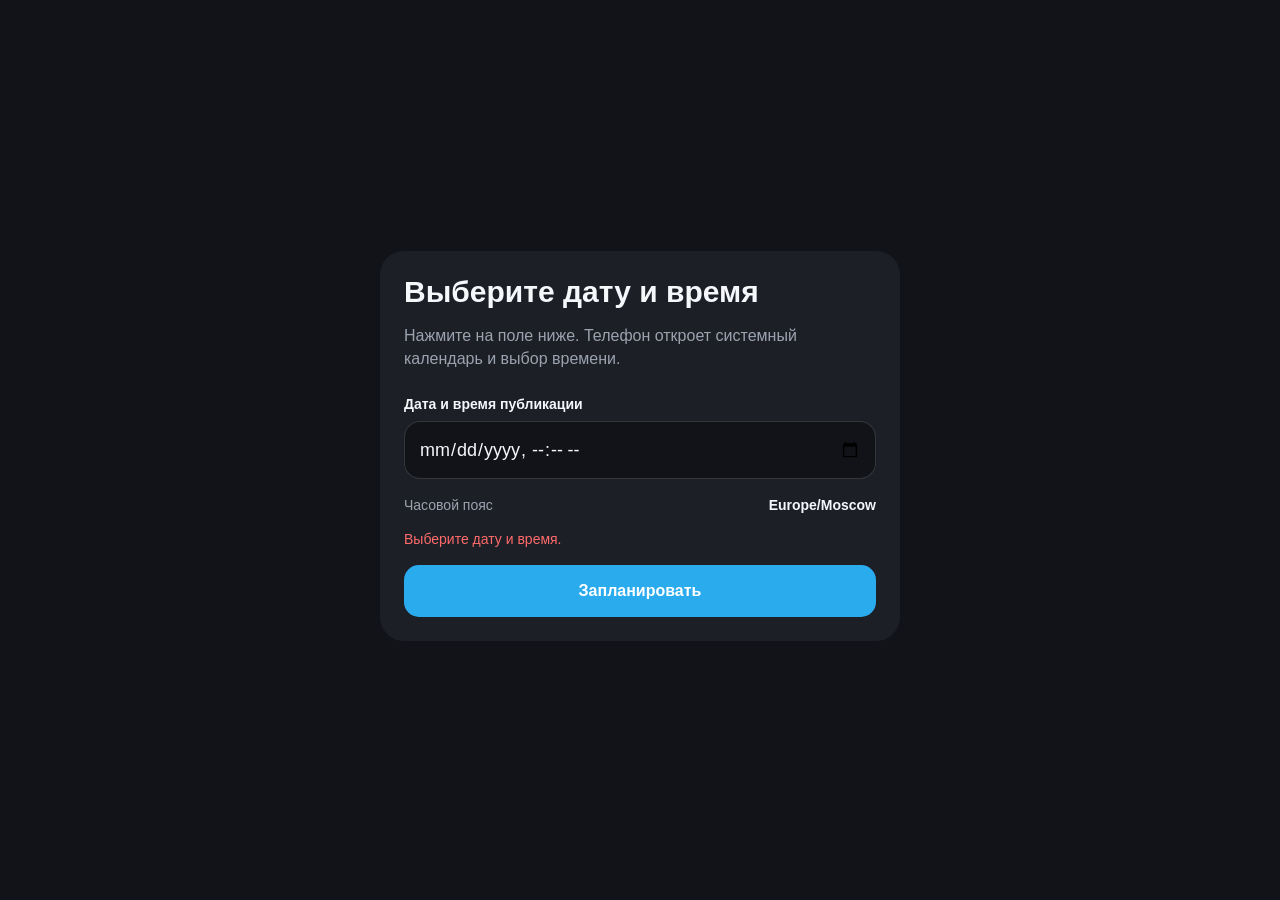
==== webapp/index.html @ 28a0e4d4 "feat: add Mini App scheduling and deployment stack Add Telegram Mini App date selection, scheduled p" ====
<!doctype html>
<html lang="ru">
<head>
    <meta charset="utf-8">
    <meta
        name="viewport"
        content="width=device-width, initial-scale=1, maximum-scale=1"
    >
    <meta name="color-scheme" content="light dark">
    <title>Выбор даты публикации</title>
    <script src="https://telegram.org/js/telegram-web-app.js"></script>
    <style>
        :root {
            color-scheme: light dark;
            font-family: -apple-system, BlinkMacSystemFont,
                "Segoe UI", sans-serif;
            --bg: var(--tg-theme-bg-color, #111318);
            --card: var(--tg-theme-secondary-bg-color, #1c1f26);
            --text: var(--tg-theme-text-color, #f5f7fb);
            --hint: var(--tg-theme-hint-color, #9ca3af);
            --button: var(--tg-theme-button-color, #2aabee);
            --button-text:
                var(--tg-theme-button-text-color, #ffffff);
        }

        * {
            box-sizing: border-box;
        }

        html,
        body {
            min-height: 100%;
            margin: 0;
        }

        body {
            background: var(--bg);
            color: var(--text);
        }

        main {
            min-height: 100vh;
            display: grid;
            place-items: center;
            padding: 22px 18px 30px;
        }

        section {
            width: min(100%, 520px);
            padding: 24px;
            border-radius: 24px;
            background: var(--card);
        }

        h1 {
            margin: 0 0 10px;
            font-size: 30px;
            line-height: 1.12;
        }

        p {
            color: var(--hint);
            line-height: 1.45;
        }

        label {
            display: block;
            margin: 26px 0 9px;
            font-size: 14px;
            font-weight: 700;
        }

        input {
            width: 100%;
            min-height: 58px;
            padding: 12px 14px;
            border: 1px solid rgba(127, 127, 127, 0.32);
            border-radius: 16px;
            background: var(--bg);
            color: var(--text);
            font: inherit;
            font-size: 18px;
        }

        .timezone {
            display: flex;
            justify-content: space-between;
            gap: 16px;
            margin-top: 18px;
            color: var(--hint);
            font-size: 14px;
        }

        .timezone strong {
            color: var(--text);
        }

        .error {
            min-height: 22px;
            margin-top: 16px;
            color: #ff6b6b;
            font-size: 14px;
        }

        button {
            width: 100%;
            min-height: 52px;
            border: 0;
            border-radius: 15px;
            background: var(--button);
            color: var(--button-text);
            font: inherit;
            font-weight: 700;
        }
    </style>
</head>
<body>
    <main>
        <section>
            <h1>Выберите дату и время</h1>

            <p>
                Нажмите на поле ниже. Телефон откроет
                системный календарь и выбор времени.
            </p>

            <label for="schedule-at">
                Дата и время публикации
            </label>

            <input
                id="schedule-at"
                type="datetime-local"
                step="300"
                required
            >

            <div class="timezone">
                <span>Часовой пояс</span>
                <strong id="timezone-name">—</strong>
            </div>

            <p id="error" class="error"></p>

            <button id="submit" type="button">
                Запланировать
            </button>
        </section>
    </main>

    <script>
        (() => {
            const tg = window.Telegram?.WebApp;
            const params = new URLSearchParams(
                window.location.search,
            );
            const input = document.getElementById(
                "schedule-at",
            );
            const timezoneElement = document.getElementById(
                "timezone-name",
            );
            const errorElement = document.getElementById(
                "error",
            );
            const submitButton = document.getElementById(
                "submit",
            );

            const timezone = (
                params.get("timezone") || "Europe/Moscow"
            ).trim();

            const minimumLocal = (
                params.get("min_local") || ""
            ).trim();

            timezoneElement.textContent = timezone;

            if (minimumLocal) {
                input.min = minimumLocal;
                input.value = minimumLocal;
            }

            function isValid() {
                if (!input.value) {
                    errorElement.textContent =
                        "Выберите дату и время.";
                    return false;
                }

                if (
                    minimumLocal
                    && input.value < minimumLocal
                ) {
                    errorElement.textContent =
                        "Выбранное время уже прошло.";
                    return false;
                }

                errorElement.textContent = "";
                return true;
            }

            function submit() {
                if (!isValid()) {
                    return;
                }

                const payload = JSON.stringify({
                    action: "schedule_publication",
                    scheduled_local: input.value,
                    timezone,
                });

                if (!tg) {
                    window.alert(payload);
                    return;
                }

                tg.sendData(payload);
                tg.close();
            }

            input.addEventListener("input", isValid);
            submitButton.addEventListener("click", submit);

            if (tg) {
                tg.ready();
                tg.expand();
            }

            isValid();
        })();
    </script>
</body>
</html>
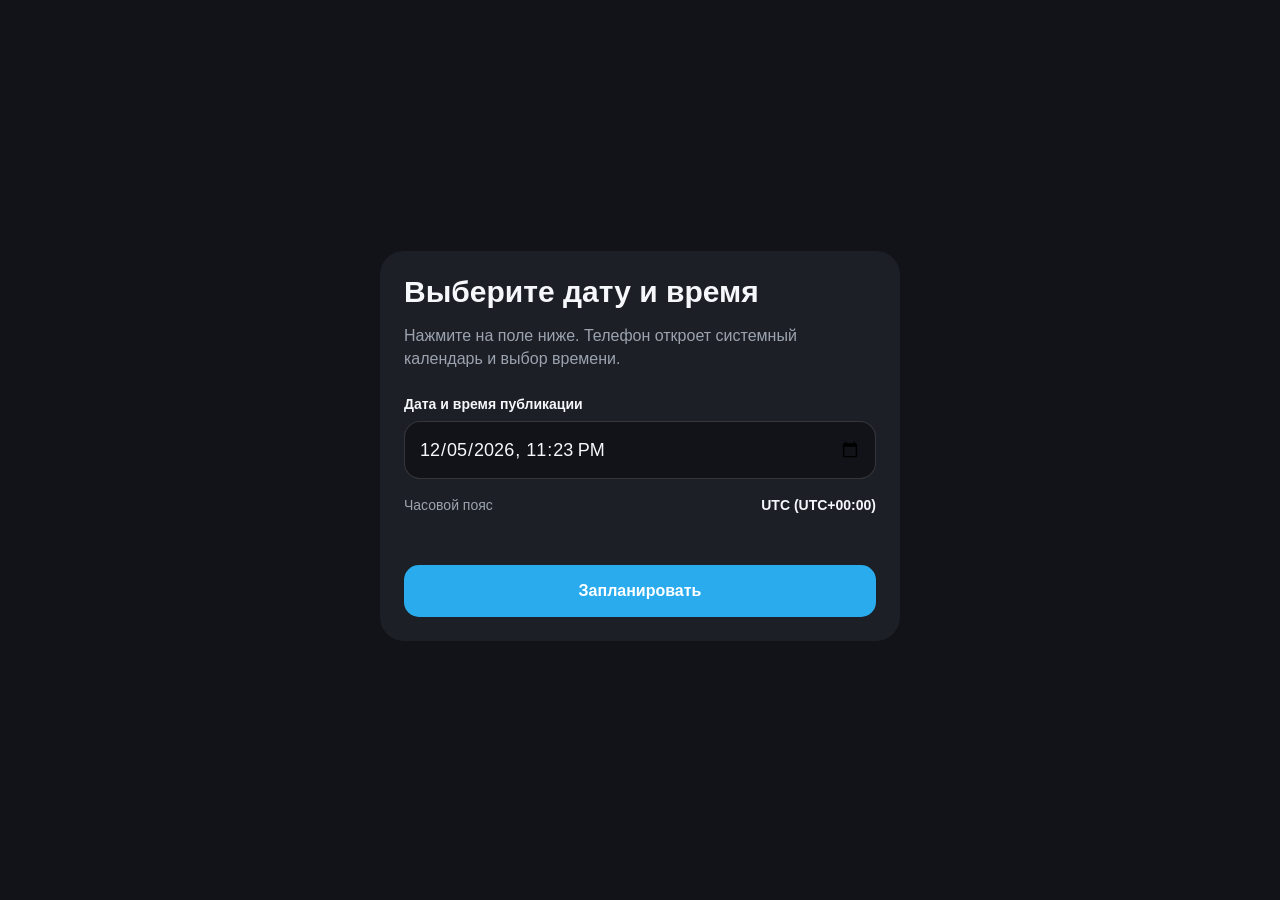
==== commit 07bd0448: "fix: use device timezone for publication scheduling" ====
--- a/webapp/index.html
+++ b/webapp/index.html
@@ -131,7 +131,7 @@
             <input
                 id="schedule-at"
                 type="datetime-local"
-                step="300"
+                step="60"
                 required
             >
 
@@ -151,9 +151,6 @@
     <script>
         (() => {
             const tg = window.Telegram?.WebApp;
-            const params = new URLSearchParams(
-                window.location.search,
-            );
             const input = document.getElementById(
                 "schedule-at",
             );
@@ -168,33 +165,97 @@
             );
 
             const timezone = (
-                params.get("timezone") || "Europe/Moscow"
+                Intl.DateTimeFormat()
+                    .resolvedOptions()
+                    .timeZone || ""
             ).trim();
 
-            const minimumLocal = (
-                params.get("min_local") || ""
-            ).trim();
-
-            timezoneElement.textContent = timezone;
-
-            if (minimumLocal) {
-                input.min = minimumLocal;
-                input.value = minimumLocal;
+            function pad(value) {
+                return String(value).padStart(2, "0");
+            }
+
+            function formatLocalDateTime(date) {
+                return [
+                    date.getFullYear(),
+                    "-",
+                    pad(date.getMonth() + 1),
+                    "-",
+                    pad(date.getDate()),
+                    "T",
+                    pad(date.getHours()),
+                    ":",
+                    pad(date.getMinutes()),
+                ].join("");
+            }
+
+            function getNextAvailableMinute() {
+                const nextMinute = new Date();
+                nextMinute.setSeconds(0, 0);
+                nextMinute.setMinutes(
+                    nextMinute.getMinutes() + 1,
+                );
+                return nextMinute;
+            }
+
+            function getTimezoneOffsetMinutes(date) {
+                return -date.getTimezoneOffset();
+            }
+
+            function formatTimezoneLabel(date) {
+                const offsetMinutes =
+                    getTimezoneOffsetMinutes(date);
+                const sign =
+                    offsetMinutes >= 0 ? "+" : "-";
+                const absoluteMinutes =
+                    Math.abs(offsetMinutes);
+                const hours = Math.floor(
+                    absoluteMinutes / 60,
+                );
+                const minutes =
+                    absoluteMinutes % 60;
+                const offset = (
+                    `UTC${sign}${pad(hours)}:${pad(minutes)}`
+                );
+
+                return timezone
+                    ? `${timezone} (${offset})`
+                    : offset;
+            }
+
+            function refreshMinimum(
+                { forceValue = false } = {},
+            ) {
+                const minimum = formatLocalDateTime(
+                    getNextAvailableMinute(),
+                );
+
+                input.min = minimum;
+
+                if (
+                    forceValue
+                    || !input.value
+                    || input.value < minimum
+                ) {
+                    input.value = minimum;
+                }
+
+                return minimum;
             }
 
             function isValid() {
+                const minimum = refreshMinimum();
+
                 if (!input.value) {
                     errorElement.textContent =
                         "Выберите дату и время.";
                     return false;
                 }
 
-                if (
-                    minimumLocal
-                    && input.value < minimumLocal
-                ) {
-                    errorElement.textContent =
-                        "Выбранное время уже прошло.";
+                if (input.value < minimum) {
+                    errorElement.textContent = (
+                        "Ближайшее доступное время — "
+                        + "следующая минута."
+                    );
                     return false;
                 }
 
@@ -207,10 +268,17 @@
                     return;
                 }
 
+                const selectedDate = new Date(
+                    `${input.value}:00`,
+                );
                 const payload = JSON.stringify({
                     action: "schedule_publication",
                     scheduled_local: input.value,
                     timezone,
+                    timezone_offset_minutes:
+                        getTimezoneOffsetMinutes(
+                            selectedDate,
+                        ),
                 });
 
                 if (!tg) {
@@ -222,7 +290,12 @@
                 tg.close();
             }
 
+            timezoneElement.textContent =
+                formatTimezoneLabel(new Date());
+            refreshMinimum({ forceValue: true });
+
             input.addEventListener("input", isValid);
+            input.addEventListener("change", isValid);
             submitButton.addEventListener("click", submit);
 
             if (tg) {
@@ -230,6 +303,7 @@
                 tg.expand();
             }
 
+            window.setInterval(isValid, 15_000);
             isValid();
         })();
     </script>
